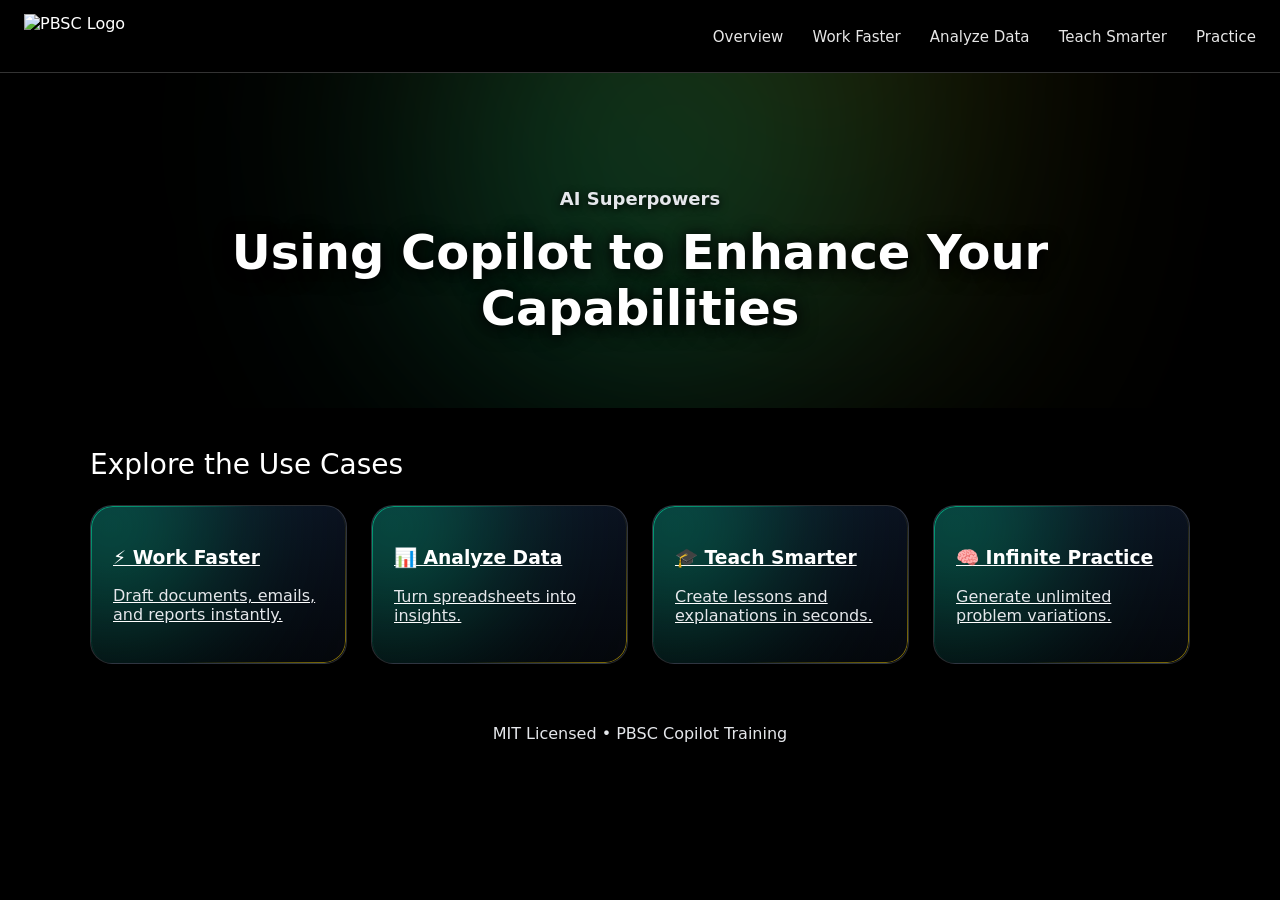
==== index.html @ 106d4cd0 "Create index.html" ====
<!DOCTYPE html>
<html lang="en">
<head>
  <meta charset="UTF-8">
  <meta name="viewport" content="width=device-width, initial-scale=1.0">

  <title>AI Superpowers | PBSC</title>
  <meta name="description" content="Use Copilot to work faster, analyze data, teach smarter, and generate practice instantly.">

  <link rel="stylesheet" href="style.css">
</head>

<body>

<nav>
  <img src="https://www.palmbeachstate.edu/_resources/images/logo.jpg" alt="PBSC Logo">

  <div class="nav-links">
    <a href="index.html">Overview</a>
    <a href="work_faster.html">Work Faster</a>
    <a href="analyze_data.html">Analyze Data</a>
    <a href="teach_smarter.html">Teach Smarter</a>
    <a href="infinite_practice.html">Practice</a>
  </div>
</nav>

<section class="hero">
  <h2>AI Superpowers</h2>
  <h1>Using Copilot to Enhance Your Capabilities</h1>
</section>

<section>
  <div class="section-title">Explore the Use Cases</div>

  <div class="grid">

    <a href="work_faster.html" class="card">
      <h3>⚡ Work Faster</h3>
      <p>Draft documents, emails, and reports instantly.</p>
    </a>

    <a href="analyze_data.html" class="card">
      <h3>📊 Analyze Data</h3>
      <p>Turn spreadsheets into insights.</p>
    </a>

    <a href="teach_smarter.html" class="card">
      <h3>🎓 Teach Smarter</h3>
      <p>Create lessons and explanations in seconds.</p>
    </a>

    <a href="infinite_practice.html" class="card">
      <h3>🧠 Infinite Practice</h3>
      <p>Generate unlimited problem variations.</p>
    </a>

  </div>
</section>

<footer>
  MIT Licensed • PBSC Copilot Training
</footer>

<script src="main.js"></script>
</body>
</html>
---- style.css ----
:root {
  --green: #00f0b5;
  --gold: #ffd700;

  --bg: #000;
  --card: #0b1220;

  --text: #ffffff;
  --text-secondary: #e5e7eb;
}

/* ✅ FORCE LIGHT TEXT EVERYWHERE */
body, h1, h2, h3, h4, h5, h6, p, span, div, a, li, button {
  color: var(--text);
}

body {
  margin: 0;
  font-family: system-ui, -apple-system, sans-serif;
  background: var(--bg);
}

/* NAV */
nav {
  position: sticky;
  top: 0;
  z-index: 100;

  display: flex;
  justify-content: space-between;
  align-items: center;

  padding: 14px 24px;

  background: rgba(0,0,0,0.95);
  border-bottom: 1px solid rgba(255,255,255,0.2);
}

nav img {
  height: 44px;
}

.nav-links a {
  margin-left: 24px;
  text-decoration: none;
  font-size: 15px;
  font-weight: 500;
  opacity: 0.9;
}

.nav-links a:hover {
  opacity: 1;
  text-shadow: 0 0 10px rgba(0,255,180,0.8);
}

/* HERO */
.hero {
  text-align: center;
  padding: 100px 20px 60px;
  position: relative;
  overflow: hidden;
}

/* 🔥 controlled glow */
.hero::before {
  content: "";
  position: absolute;
  width: 800px;
  height: 800px;
  top: -300px;
  left: 50%;
  transform: translateX(-50%);

  background:
    radial-gradient(circle, rgba(0,255,180,0.35), transparent 60%),
    radial-gradient(circle at 70% 30%, rgba(255,215,0,0.2), transparent 65%);

  filter: blur(120px);
  opacity: 0.7;

  z-index: 0;
}

.hero h2 {
  font-size: 18px;
  color: var(--text-secondary);

  position: relative;
  z-index: 2;

  text-shadow: 0 2px 8px rgba(0,0,0,1);
}

.hero h1 {
  font-size: 48px;
  margin: 12px 0;

  position: relative;
  z-index: 2;

  text-shadow:
    0 4px 20px rgba(0,0,0,1),
    0 0 12px rgba(0,0,0,0.6);
}

/* SECTION */
section {
  max-width: 1100px;
  margin: auto;
  padding: 40px 20px;
}

.section-title {
  font-size: 28px;
  margin-bottom: 24px;
}

/* GRID */
.grid {
  display: grid;
  grid-template-columns: repeat(auto-fit, minmax(240px, 1fr));
  gap: 24px;
}

/* CARD */
.card {
  background: linear-gradient(180deg, #0b1220, #05070c);
  border-radius: 22px;
  padding: 22px;
  position: relative;
  overflow: hidden;

  border: 1px solid rgba(255,255,255,0.15);

  transition: all 0.3s ease;
}

/* ✅ stronger glow */
.card::before {
  content: "";
  position: absolute;
  width: 280px;
  height: 280px;
  top: -120px;
  left: -120px;

  background: radial-gradient(
    circle,
    rgba(0,255,180,0.6),
    rgba(0,255,180,0.25),
    transparent 70%
  );

  filter: blur(70px);
  z-index: 0;
}

/* ✅ gold + green edge */
.card::after {
  content: "";
  position: absolute;
  inset: 0;
  border-radius: 22px;
  padding: 1px;

  background: linear-gradient(
    135deg,
    rgba(0,255,180,0.9),
    transparent 40%,
    transparent 60%,
    rgba(255,215,0,0.9)
  );

  -webkit-mask:
    linear-gradient(#000 0 0) content-box,
    linear-gradient(#000 0 0);
  -webkit-mask-composite: xor;
          mask-composite: exclude;

  opacity: 0.6;
}

.card h3,
.card p {
  position: relative;
  z-index: 2;
}

.card p {
  color: var(--text-secondary);
}

/* hover */
.card:hover {
  transform: translateY(-8px) scale(1.02);
  box-shadow:
    0 40px 80px rgba(0,0,0,0.9),
    0 0 40px rgba(0,255,180,0.3);
}

/* BUTTON */
.button {
  margin-top: 30px;
  padding: 14px 28px;

  border-radius: 999px;
  border: none;

  background: linear-gradient(120deg, var(--green), var(--gold));
  color: #000;

  font-weight: 600;
  cursor: pointer;
}

.button:hover {
  transform: scale(1.05);
}

/* FOOTER */
footer {
  text-align: center;
  padding: 20px;
  color: var(--text-secondary);
}
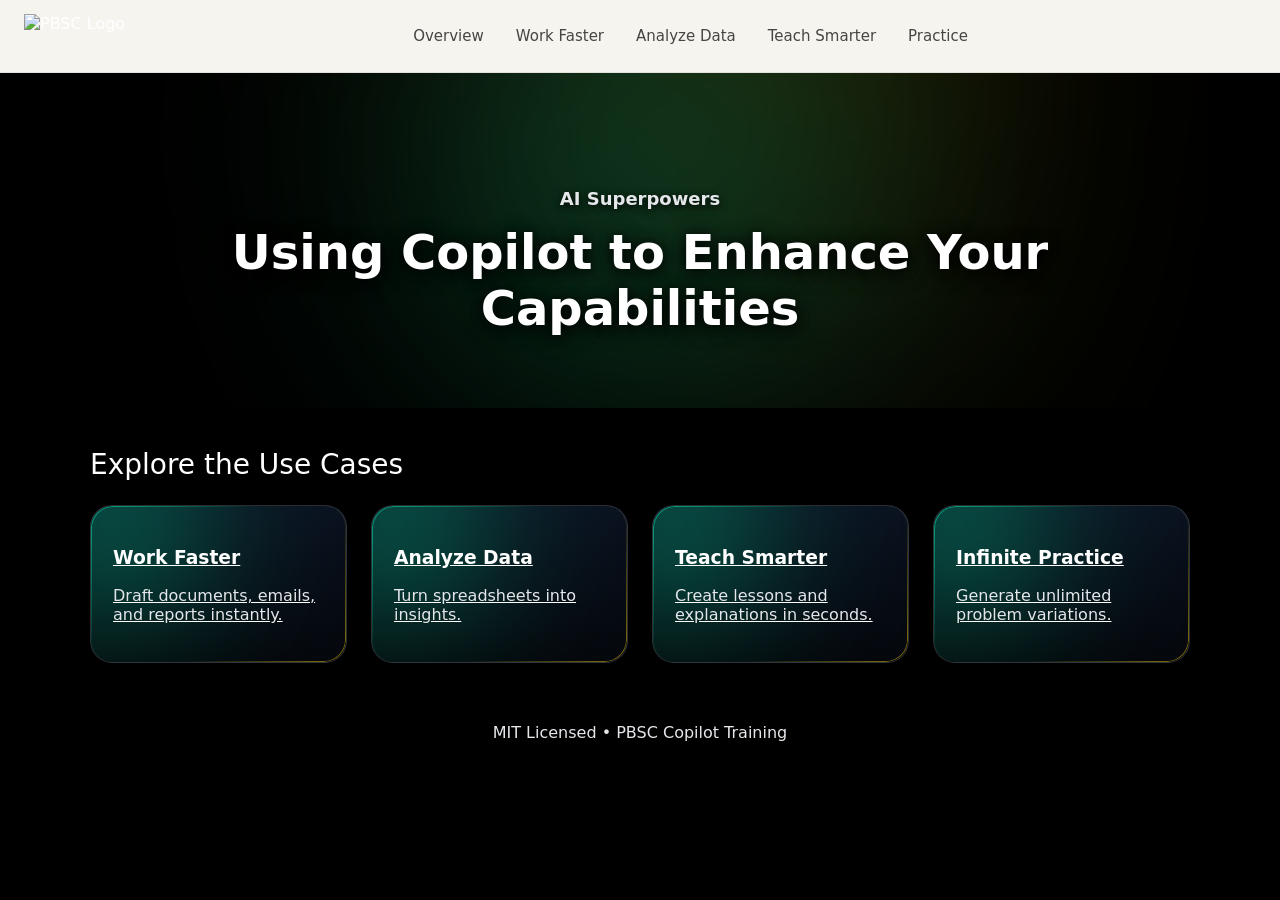
==== commit beefd7fc: "Update index.html" ====
--- a/index.html
+++ b/index.html
@@ -35,22 +35,22 @@
   <div class="grid">
 
     <a href="work_faster.html" class="card">
-      <h3>⚡ Work Faster</h3>
+      <h3>Work Faster</h3>
       <p>Draft documents, emails, and reports instantly.</p>
     </a>
 
     <a href="analyze_data.html" class="card">
-      <h3>📊 Analyze Data</h3>
+      <h3>Analyze Data</h3>
       <p>Turn spreadsheets into insights.</p>
     </a>
 
     <a href="teach_smarter.html" class="card">
-      <h3>🎓 Teach Smarter</h3>
+      <h3>Teach Smarter</h3>
       <p>Create lessons and explanations in seconds.</p>
     </a>
 
     <a href="infinite_practice.html" class="card">
-      <h3>🧠 Infinite Practice</h3>
+      <h3>Infinite Practice</h3>
       <p>Generate unlimited problem variations.</p>
     </a>
 
--- a/style.css
+++ b/style.css
@@ -21,39 +21,51 @@
   background: var(--bg);
 }
 
-/* NAV */
+/* NAVBAR (LIGHT MODE STRIP) */
 nav {
   position: sticky;
   top: 0;
   z-index: 100;
 
-  display: flex;
-  justify-content: space-between;
+  display: grid;
+  grid-template-columns: auto 1fr auto;
   align-items: center;
 
   padding: 14px 24px;
 
-  background: rgba(0,0,0,0.95);
-  border-bottom: 1px solid rgba(255,255,255,0.2);
-}
-
+  /* ✅ warm off-white to match logo */
+  background: #f5f4ef;
+  border-bottom: 1px solid rgba(0,0,0,0.08);
+}
+
+/* LOGO */
 nav img {
   height: 44px;
-}
-
+  justify-self: start;
+}
+
+/* CENTERED NAV LINKS */
+.nav-links {
+  justify-self: center;
+  display: flex;
+  gap: 32px;
+}
+
+/* ✅ DARK TEXT (ONLY PLACE IN SITE) */
 .nav-links a {
-  margin-left: 24px;
+  color: #1a1a1a;
   text-decoration: none;
   font-size: 15px;
   font-weight: 500;
-  opacity: 0.9;
-}
-
-.nav-links a:hover {
+  opacity: 0.8;
+}
+
+/* HOVER */
+.nav-links a:hover,
+.nav-links a:focus {
   opacity: 1;
-  text-shadow: 0 0 10px rgba(0,255,180,0.8);
-}
-
+  text-shadow: 0 0 6px rgba(0,0,0,0.2);
+}
 /* HERO */
 .hero {
   text-align: center;
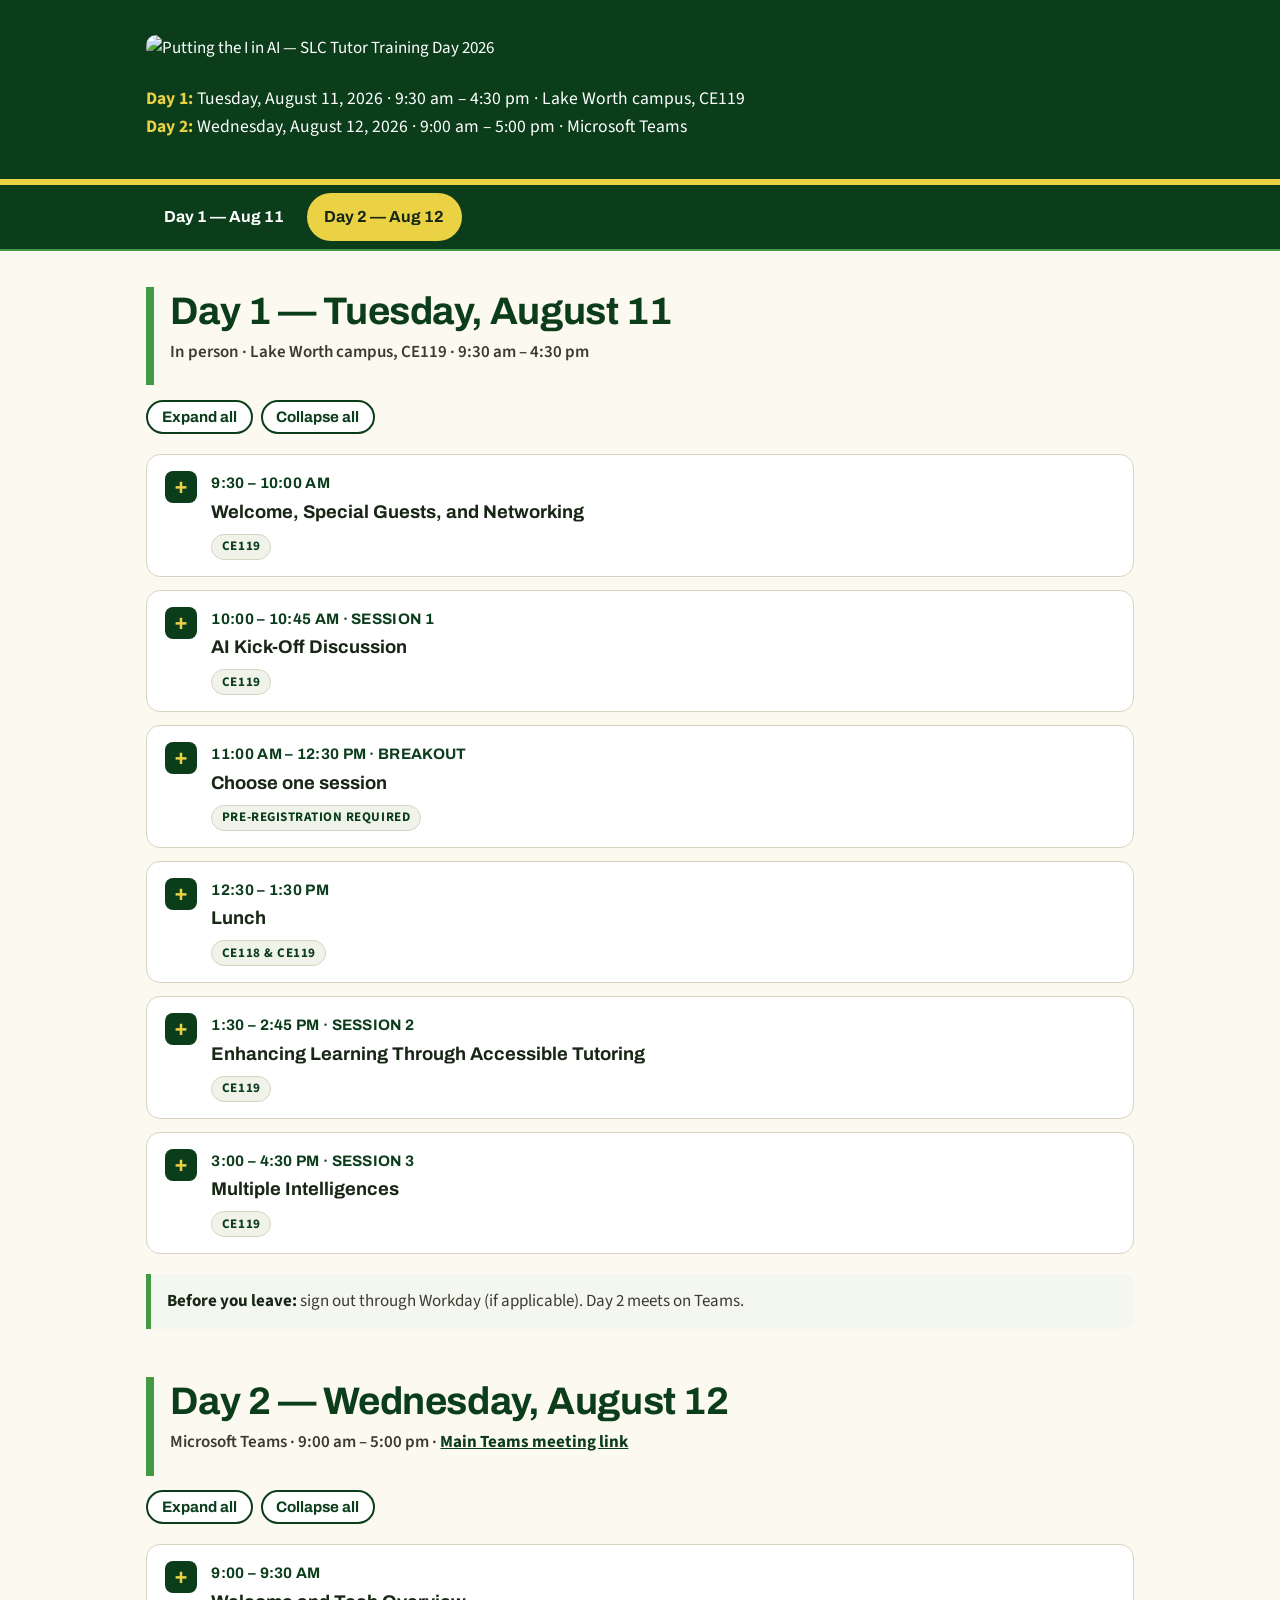
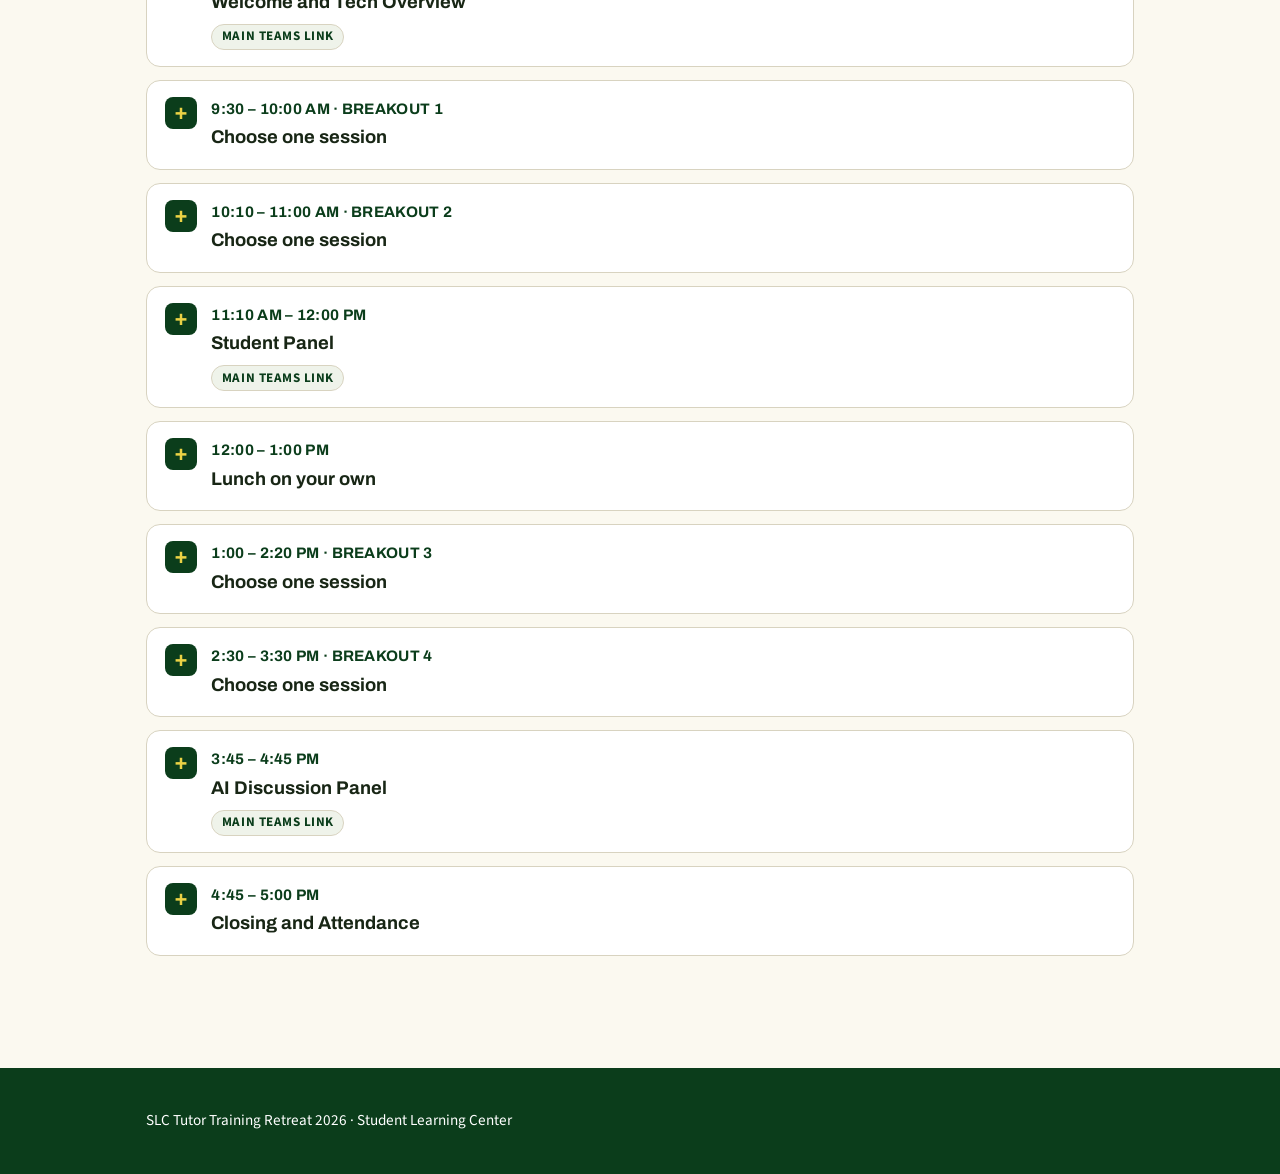
==== commit eb210ec6: "Create index.html" ====
--- a/index.html
+++ b/index.html
@@ -1,66 +1,414 @@
 <!DOCTYPE html>
 <html lang="en">
 <head>
-  <meta charset="UTF-8">
-  <meta name="viewport" content="width=device-width, initial-scale=1.0">
-
-  <title>AI Superpowers | PBSC</title>
-  <meta name="description" content="Use Copilot to work faster, analyze data, teach smarter, and generate practice instantly.">
-
-  <link rel="stylesheet" href="style.css">
+<meta charset="utf-8">
+<meta name="viewport" content="width=device-width, initial-scale=1">
+<title>Putting the I in AI — SLC Tutor Training Day 2026</title>
+<meta name="description" content="Agenda for the 2026 SLC Tutor Training Retreat: Day 1 in person at Lake Worth (August 11) and Day 2 on Microsoft Teams (August 12).">
+<link rel="icon" href="logo.png">
+<link rel="preconnect" href="https://fonts.googleapis.com">
+<link rel="preconnect" href="https://fonts.gstatic.com" crossorigin>
+<link href="https://fonts.googleapis.com/css2?family=Archivo:wght@600;700;800&family=Source+Sans+3:ital,wght@0,400;0,600;0,700;1,400&display=swap" rel="stylesheet">
+<style>
+  :root{
+    --bg:#FBF9F0;
+    --panel:#FFFFFF;
+    --ink:#182615;
+    --deep:#0B3D1B;
+    --muted:#3D3A2E;
+    --green:#439944;
+    --yellow:#EBD245;
+    --line:#D8D3C0;
+    --radius:14px;
+  }
+  *{box-sizing:border-box}
+  html{scroll-behavior:smooth}
+  @media (prefers-reduced-motion:reduce){html{scroll-behavior:auto} *{animation:none!important;transition:none!important}}
+  body{
+    margin:0;background:var(--bg);color:var(--ink);
+    font-family:"Source Sans 3",system-ui,-apple-system,Segoe UI,sans-serif;
+    font-size:1.0625rem;line-height:1.6;
+  }
+  h1,h2,h3{font-family:Archivo,system-ui,sans-serif;line-height:1.15;margin:0}
+  a{color:var(--deep)}
+  a:hover{text-decoration-thickness:2px}
+  :focus-visible{outline:3px solid var(--deep);outline-offset:3px;border-radius:4px}
+  .on-dark :focus-visible{outline-color:var(--yellow)}
+  .wrap{max-width:64rem;margin:0 auto;padding:0 1.15rem}
+
+  .skip{position:absolute;left:-9999px;top:0;background:var(--yellow);color:var(--ink);padding:.7rem 1rem;font-weight:700;z-index:50}
+  .skip:focus{left:.5rem;top:.5rem}
+
+  /* Hero */
+  .hero{background:var(--deep);color:#fff;padding:2.2rem 0 2.4rem;border-bottom:6px solid var(--yellow)}
+  .hero-grid{display:flex;flex-wrap:wrap;gap:1.75rem;align-items:center;justify-content:space-between}
+  .hero-logo{flex:1 1 20rem;min-width:0}
+  .hero-logo img{width:100%;max-width:26rem;height:auto;display:block;border-radius:10px}
+  .hero-qr{flex:0 0 auto;text-align:center}
+  .hero-qr img{width:11rem;height:11rem;display:block;background:#fff;padding:.55rem;border-radius:10px}
+  .hero-qr .cap{font-size:.9rem;margin-top:.55rem;color:var(--yellow);font-weight:600;letter-spacing:.02em}
+  .hero p.meta{margin:1.4rem 0 0;font-size:1.1rem;color:#fff}
+  .hero p.meta strong{color:var(--yellow)}
+
+  /* Nav */
+  nav.days{position:sticky;top:0;z-index:30;background:var(--deep);border-bottom:2px solid var(--green)}
+  nav.days ul{list-style:none;display:flex;gap:.4rem;margin:0;padding:.5rem 1.15rem;max-width:64rem;margin:0 auto;flex-wrap:wrap}
+  nav.days a{
+    display:block;color:#fff;text-decoration:none;font-family:Archivo,sans-serif;font-weight:700;
+    padding:.55rem .95rem;border-radius:999px;font-size:1rem;border:2px solid transparent;
+  }
+  nav.days a:hover{background:#0F5426;text-decoration:underline}
+  nav.days a[aria-current="true"]{background:var(--yellow);color:var(--ink)}
+
+  main{padding:2.25rem 0 4rem}
+  .day{scroll-margin-top:4.5rem;margin-bottom:3rem}
+  .day-head{border-left:8px solid var(--green);padding:.15rem 0 .15rem 1rem;margin-bottom:.9rem}
+  .day-head h2{font-size:clamp(1.7rem,5vw,2.4rem);color:var(--deep);letter-spacing:-.01em}
+  .day-head .where{color:var(--muted);font-weight:600;margin-top:.35rem}
+  .day-head .where a{font-weight:700}
+
+  .tools{display:flex;gap:.5rem;margin:.9rem 0 1.25rem;flex-wrap:wrap}
+  .tools button{
+    font-family:Archivo,sans-serif;font-weight:700;font-size:.95rem;cursor:pointer;
+    background:var(--panel);color:var(--deep);border:2px solid var(--deep);
+    padding:.45rem .85rem;border-radius:999px;
+  }
+  .tools button:hover{background:var(--deep);color:#fff}
+
+  .session{background:var(--panel);border:1px solid var(--line);border-radius:var(--radius);margin-bottom:.8rem;overflow:hidden}
+  .session[open]{border-color:var(--green);box-shadow:0 2px 0 var(--green)}
+  summary{
+    list-style:none;cursor:pointer;padding:1rem 1.1rem;display:flex;gap:.9rem;align-items:flex-start;
+  }
+  summary::-webkit-details-marker{display:none}
+  summary:hover{background:#F4F7F0}
+  .sign{
+    flex:0 0 auto;width:2rem;height:2rem;border-radius:8px;background:var(--deep);color:var(--yellow);
+    font-family:Archivo,sans-serif;font-weight:800;font-size:1.35rem;line-height:1.9rem;text-align:center;
+  }
+  .stitle{flex:1 1 auto;min-width:0}
+  .time{display:block;font-family:Archivo,sans-serif;font-weight:700;color:var(--deep);font-size:.95rem;letter-spacing:.02em;text-transform:uppercase}
+  .name{display:block;font-family:Archivo,sans-serif;font-weight:700;font-size:1.15rem;margin-top:.15rem}
+  .tag{display:inline-block;margin-top:.4rem;font-size:.82rem;font-weight:700;letter-spacing:.04em;text-transform:uppercase;
+       background:#EFF3EA;color:var(--deep);border:1px solid var(--line);border-radius:999px;padding:.1rem .6rem}
+  .body{padding:0 1.1rem 1.2rem 4rem}
+  @media (max-width:34rem){.body{padding-left:1.1rem}}
+  .body p{margin:.5rem 0}
+  .who{color:var(--muted)}
+  .who em{font-style:normal;font-weight:700;color:var(--ink)}
+
+  .opt{border-top:1px solid var(--line);padding-top:.85rem;margin-top:.85rem}
+  .opt:first-child{border-top:0;padding-top:0;margin-top:0}
+  .opt h3{font-size:1.02rem;color:var(--deep)}
+  .link{
+    display:inline-block;margin-top:.45rem;font-weight:700;text-decoration:none;
+    background:var(--deep);color:#fff;padding:.4rem .8rem;border-radius:8px;font-size:.95rem
+  }
+  .link:hover{background:#0F5426;text-decoration:underline}
+  .note{background:#F4F7F0;border-left:5px solid var(--green);padding:.85rem 1rem;border-radius:0 10px 10px 0;margin-top:1.25rem;color:var(--muted)}
+  .note strong{color:var(--ink)}
+  footer{background:var(--deep);color:#fff;padding:1.6rem 0;font-size:.95rem}
+  footer a{color:var(--yellow)}
+</style>
 </head>
-
 <body>
-
-<nav>
-  <img src="https://www.palmbeachstate.edu/_resources/images/logo.jpg" alt="PBSC Logo">
-
-  <div class="nav-links">
-    <a href="index.html">Overview</a>
-    <a href="work_faster.html">Work Faster</a>
-    <a href="analyze_data.html">Analyze Data</a>
-    <a href="teach_smarter.html">Teach Smarter</a>
-    <a href="infinite_practice.html">Practice</a>
+<a class="skip" href="#day1">Skip to the agenda</a>
+
+<header class="hero on-dark">
+  <div class="wrap hero-grid">
+    <div class="hero-logo">
+      <img src="logo.png" alt="Putting the I in AI — SLC Tutor Training Day 2026">
+    </div>
+    <div class="hero-qr" id="qrBlock">
+      <img src="qr.png" alt="QR code linking to this agenda page" onerror="document.getElementById('qrBlock').hidden=true">
+      <p class="cap">Scan to open this agenda</p>
+    </div>
   </div>
+  <div class="wrap">
+    <p class="meta"><strong>Day 1:</strong> Tuesday, August 11, 2026 · 9:30 am – 4:30 pm · Lake Worth campus, CE119<br>
+    <strong>Day 2:</strong> Wednesday, August 12, 2026 · 9:00 am – 5:00 pm · Microsoft Teams</p>
+  </div>
+</header>
+
+<nav class="days on-dark" aria-label="Jump to a day">
+  <ul>
+    <li><a href="#day1">Day 1 — Aug 11</a></li>
+    <li><a href="#day2">Day 2 — Aug 12</a></li>
+  </ul>
 </nav>
 
-<section class="hero">
-  <h2>AI Superpowers</h2>
-  <h1>Using Copilot to Enhance Your Capabilities</h1>
-</section>
-
-<section>
-  <div class="section-title">Explore the Use Cases</div>
-
-  <div class="grid">
-
-    <a href="work_faster.html" class="card">
-      <h3>Work Faster</h3>
-      <p>Draft documents, emails, and reports instantly.</p>
-    </a>
-
-    <a href="analyze_data.html" class="card">
-      <h3>Analyze Data</h3>
-      <p>Turn spreadsheets into insights.</p>
-    </a>
-
-    <a href="teach_smarter.html" class="card">
-      <h3>Teach Smarter</h3>
-      <p>Create lessons and explanations in seconds.</p>
-    </a>
-
-    <a href="infinite_practice.html" class="card">
-      <h3>Infinite Practice</h3>
-      <p>Generate unlimited problem variations.</p>
-    </a>
+<main>
+  <div class="wrap">
+
+  <!-- ================= DAY 1 ================= -->
+  <section id="day1" class="day" aria-labelledby="day1-h" tabindex="-1">
+    <div class="day-head">
+      <h2 id="day1-h">Day 1 — Tuesday, August 11</h2>
+      <p class="where">In person · Lake Worth campus, CE119 · 9:30 am – 4:30 pm</p>
+    </div>
+
+    <div class="tools">
+      <button type="button" data-expand="day1">Expand all</button>
+      <button type="button" data-collapse="day1">Collapse all</button>
+    </div>
+
+    <details class="session">
+      <summary><span class="sign" aria-hidden="true">+</span><span class="stitle">
+        <span class="time">9:30 – 10:00 am</span>
+        <span class="name">Welcome, Special Guests, and Networking</span>
+        <span class="tag">CE119</span></span></summary>
+      <div class="body">
+        <p>Sign in through Workday.</p>
+        <p class="who">“Welcome” by <em>Jennifer Johnson</em>, SLC Director, with Academic Affairs leadership.</p>
+      </div>
+    </details>
+
+    <details class="session">
+      <summary><span class="sign" aria-hidden="true">+</span><span class="stitle">
+        <span class="time">10:00 – 10:45 am · Session 1</span>
+        <span class="name">AI Kick-Off Discussion</span>
+        <span class="tag">CE119</span></span></summary>
+      <div class="body">
+        <p class="who">Presented by <em>Jesse Rogers</em> and <em>Dr. Kim Copeland</em>.</p>
+      </div>
+    </details>
+
+    <details class="session">
+      <summary><span class="sign" aria-hidden="true">+</span><span class="stitle">
+        <span class="time">11:00 am – 12:30 pm · Breakout</span>
+        <span class="name">Choose one session</span>
+        <span class="tag">Pre-registration required</span></span></summary>
+      <div class="body">
+        <div class="opt">
+          <h3>BS Detector Toolkit</h3>
+          <p class="who">Presented by <em>Ivan Heerdegen</em> · CE201</p>
+        </div>
+        <div class="opt">
+          <h3>Your Tutoring Philosophy in the Age of AI</h3>
+          <p class="who">Presented by <em>Dr. Kim Copeland</em> and <em>Christine Kassover</em> · CE119</p>
+        </div>
+        <div class="opt">
+          <h3>Pass Go: Collecting Tutor Tips</h3>
+          <p class="who">Presented by <em>Lauren Do Nascimento</em> and <em>Pamela Smith</em> · CE202</p>
+        </div>
+      </div>
+    </details>
+
+    <details class="session">
+      <summary><span class="sign" aria-hidden="true">+</span><span class="stitle">
+        <span class="time">12:30 – 1:30 pm</span>
+        <span class="name">Lunch</span>
+        <span class="tag">CE118 &amp; CE119</span></span></summary>
+      <div class="body">
+        <p>Lunch is provided.</p>
+      </div>
+    </details>
+
+    <details class="session">
+      <summary><span class="sign" aria-hidden="true">+</span><span class="stitle">
+        <span class="time">1:30 – 2:45 pm · Session 2</span>
+        <span class="name">Enhancing Learning Through Accessible Tutoring</span>
+        <span class="tag">CE119</span></span></summary>
+      <div class="body">
+        <p class="who">Presented by <em>Richard Hunter</em>.</p>
+      </div>
+    </details>
+
+    <details class="session">
+      <summary><span class="sign" aria-hidden="true">+</span><span class="stitle">
+        <span class="time">3:00 – 4:30 pm · Session 3</span>
+        <span class="name">Multiple Intelligences</span>
+        <span class="tag">CE119</span></span></summary>
+      <div class="body">
+        <p class="who">Presented by <em>Barbie Edgar</em>.</p>
+      </div>
+    </details>
+
+    <p class="note"><strong>Before you leave:</strong> sign out through Workday (if applicable). Day 2 meets on Teams.</p>
+  </section>
+
+  <!-- ================= DAY 2 ================= -->
+  <section id="day2" class="day" aria-labelledby="day2-h" tabindex="-1">
+    <div class="day-head">
+      <h2 id="day2-h">Day 2 — Wednesday, August 12</h2>
+      <p class="where">Microsoft Teams · 9:00 am – 5:00 pm · <a href="https://teams.microsoft.com/meet/263380799332304?p=xOoDfX4f0SsEkbgfEa">Main Teams meeting link</a></p>
+    </div>
+
+    <div class="tools">
+      <button type="button" data-expand="day2">Expand all</button>
+      <button type="button" data-collapse="day2">Collapse all</button>
+    </div>
+
+    <details class="session">
+      <summary><span class="sign" aria-hidden="true">+</span><span class="stitle">
+        <span class="time">9:00 – 9:30 am</span>
+        <span class="name">Welcome and Tech Overview</span>
+        <span class="tag">Main Teams link</span></span></summary>
+      <div class="body">
+        <p>Sign in through Workday, register for breakout sessions, and walk through the day’s schedule.</p>
+        <a class="link" href="https://teams.microsoft.com/meet/263380799332304?p=xOoDfX4f0SsEkbgfEa">Join on Teams</a>
+      </div>
+    </details>
+
+    <details class="session">
+      <summary><span class="sign" aria-hidden="true">+</span><span class="stitle">
+        <span class="time">9:30 – 10:00 am · Breakout 1</span>
+        <span class="name">Choose one session</span></span></summary>
+      <div class="body">
+        <div class="opt">
+          <h3>LLCs Only — Challenges and Celebrations Peer Conversation</h3>
+          <p class="who">Facilitated by <em>Dr. Roberto Carballoso</em></p>
+          <a class="link" href="https://teams.microsoft.com/meet/284934942892213?p=eUj6tMV5ruzrxZUI2q">Join on Teams</a>
+        </div>
+        <div class="opt">
+          <h3>Grammarly Gabfest</h3>
+          <p class="who">Presented by <em>Christopher James</em></p>
+          <a class="link" href="https://teams.microsoft.com/meet/231527415512896?p=Mu4W4QDwyTUGcIoHrE">Join on Teams</a>
+        </div>
+        <div class="opt">
+          <h3>Tutoring Beyond the Grade: Modeling Self-Directed Studying through AI</h3>
+          <p class="who">Presented by <em>Christine Kassover</em> and <em>Liz Silva</em></p>
+          <a class="link" href="https://teams.microsoft.com/meet/222427534614008?p=TUlEeDujnHuoUFi4Vd">Join on Teams</a>
+        </div>
+      </div>
+    </details>
+
+    <details class="session">
+      <summary><span class="sign" aria-hidden="true">+</span><span class="stitle">
+        <span class="time">10:10 – 11:00 am · Breakout 2</span>
+        <span class="name">Choose one session</span></span></summary>
+      <div class="body">
+        <div class="opt">
+          <h3>Math Tutor Training: Fundamental Counting Principles and Factorials</h3>
+          <p class="who">Presented by <em>Ewa Neginsky</em></p>
+          <a class="link" href="https://teams.microsoft.com/meet/2291683263930?p=EathS1AF7eI0q66a6x">Join on Teams</a>
+        </div>
+        <div class="opt">
+          <h3>Learning to Learn: Evidence-Based Strategies for Academic Success</h3>
+          <p class="who">Presented by <em>Jesse Rogers</em></p>
+          <a class="link" href="https://teams.microsoft.com/meet/233030849270028?p=Dc1h2w3UCHItDaIAyt">Join on Teams</a>
+        </div>
+      </div>
+    </details>
+
+    <details class="session">
+      <summary><span class="sign" aria-hidden="true">+</span><span class="stitle">
+        <span class="time">11:10 am – 12:00 pm</span>
+        <span class="name">Student Panel</span>
+        <span class="tag">Main Teams link</span></span></summary>
+      <div class="body">
+        <p class="who">Led by <em>Dr. Kim Copeland</em>.</p>
+        <a class="link" href="https://teams.microsoft.com/meet/263380799332304?p=xOoDfX4f0SsEkbgfEa">Join on Teams</a>
+      </div>
+    </details>
+
+    <details class="session">
+      <summary><span class="sign" aria-hidden="true">+</span><span class="stitle">
+        <span class="time">12:00 – 1:00 pm</span>
+        <span class="name">Lunch on your own</span></span></summary>
+      <div class="body">
+        <p>Be in the next session on time for full credit.</p>
+      </div>
+    </details>
+
+    <details class="session">
+      <summary><span class="sign" aria-hidden="true">+</span><span class="stitle">
+        <span class="time">1:00 – 2:20 pm · Breakout 3</span>
+        <span class="name">Choose one session</span></span></summary>
+      <div class="body">
+        <div class="opt">
+          <h3>Copilot Challenges: Building Practical AI Skills Through Hands-On Problem Solving</h3>
+          <p class="who">Presented by <em>Jesse Rogers</em></p>
+          <a class="link" href="https://teams.microsoft.com/meet/214682561544435?p=SAMD8HWcrhfqlogIAv">Join on Teams</a>
+        </div>
+        <div class="opt">
+          <h3>The Conversations Students Don’t Have with AI: What Tutors Hear Beyond the Words</h3>
+          <p class="who">Presented by <em>Christine Kassover</em> and <em>Dr. Kim Copeland</em></p>
+          <a class="link" href="https://teams.microsoft.com/meet/241120190009741?p=eHAOOK0v8QeojBY6tt">Join on Teams</a>
+        </div>
+      </div>
+    </details>
+
+    <details class="session">
+      <summary><span class="sign" aria-hidden="true">+</span><span class="stitle">
+        <span class="time">2:30 – 3:30 pm · Breakout 4</span>
+        <span class="name">Choose one session</span></span></summary>
+      <div class="body">
+        <div class="opt">
+          <h3>Administrative Assistants Only — A Roundtable Discussion of Best Practices</h3>
+          <p class="who">Facilitated by <em>Barbie Edgar</em> · Link provided to attendees</p>
+        </div>
+        <div class="opt">
+          <h3>Advancing Student and Team Success with Navigate360</h3>
+          <p class="who">Presented by <em>Jennifer Johnson</em></p>
+          <a class="link" href="https://teams.microsoft.com/meet/296088317598907?p=xXJzD0b5jmOfyhMJyt">Join on Teams</a>
+        </div>
+        <div class="opt">
+          <h3>Time Management for Success</h3>
+          <p class="who">Presented by <em>Mara Abrams</em></p>
+          <a class="link" href="https://teams.microsoft.com/meet/219638875110864?p=ZMcWTD9aJ0zHEjevy0">Join on Teams</a>
+        </div>
+      </div>
+    </details>
+
+    <details class="session">
+      <summary><span class="sign" aria-hidden="true">+</span><span class="stitle">
+        <span class="time">3:45 – 4:45 pm</span>
+        <span class="name">AI Discussion Panel</span>
+        <span class="tag">Main Teams link</span></span></summary>
+      <div class="body">
+        <p class="who">Presented by the <em>SLC AI Workgroup</em>.</p>
+        <a class="link" href="https://teams.microsoft.com/meet/263380799332304?p=xOoDfX4f0SsEkbgfEa">Join on Teams</a>
+      </div>
+    </details>
+
+    <details class="session">
+      <summary><span class="sign" aria-hidden="true">+</span><span class="stitle">
+        <span class="time">4:45 – 5:00 pm</span>
+        <span class="name">Closing and Attendance</span></span></summary>
+      <div class="body">
+        <p>Sign out through Workday.</p>
+      </div>
+    </details>
+  </section>
 
   </div>
-</section>
+</main>
 
 <footer>
-  MIT Licensed • PBSC Copilot Training
+  <div class="wrap">
+    <p>SLC Tutor Training Retreat 2026 · Student Learning Center</p>
+  </div>
 </footer>
 
-<script src="main.js"></script>
+<script>
+(function(){
+  // + / − indicator
+  document.querySelectorAll('details.session').forEach(function(d){
+    d.addEventListener('toggle', function(){
+      d.querySelector('.sign').textContent = d.open ? '\u2212' : '+';
+    });
+  });
+  // Expand / collapse all, per day
+  document.querySelectorAll('[data-expand],[data-collapse]').forEach(function(btn){
+    btn.addEventListener('click', function(){
+      var id = btn.dataset.expand || btn.dataset.collapse;
+      var open = !!btn.dataset.expand;
+      document.querySelectorAll('#' + id + ' details.session').forEach(function(d){ d.open = open; });
+    });
+  });
+  // Mark the day currently in view in the navbar
+  var links = {day1:document.querySelector('nav.days a[href="#day1"]'), day2:document.querySelector('nav.days a[href="#day2"]')};
+  var obs = new IntersectionObserver(function(entries){
+    entries.forEach(function(e){
+      if(e.isIntersecting){
+        Object.keys(links).forEach(function(k){ links[k].removeAttribute('aria-current'); });
+        if(links[e.target.id]) links[e.target.id].setAttribute('aria-current','true');
+      }
+    });
+  }, {rootMargin:'-20% 0px -70% 0px'});
+  document.querySelectorAll('section.day').forEach(function(s){ obs.observe(s); });
+})();
+</script>
 </body>
 </html>
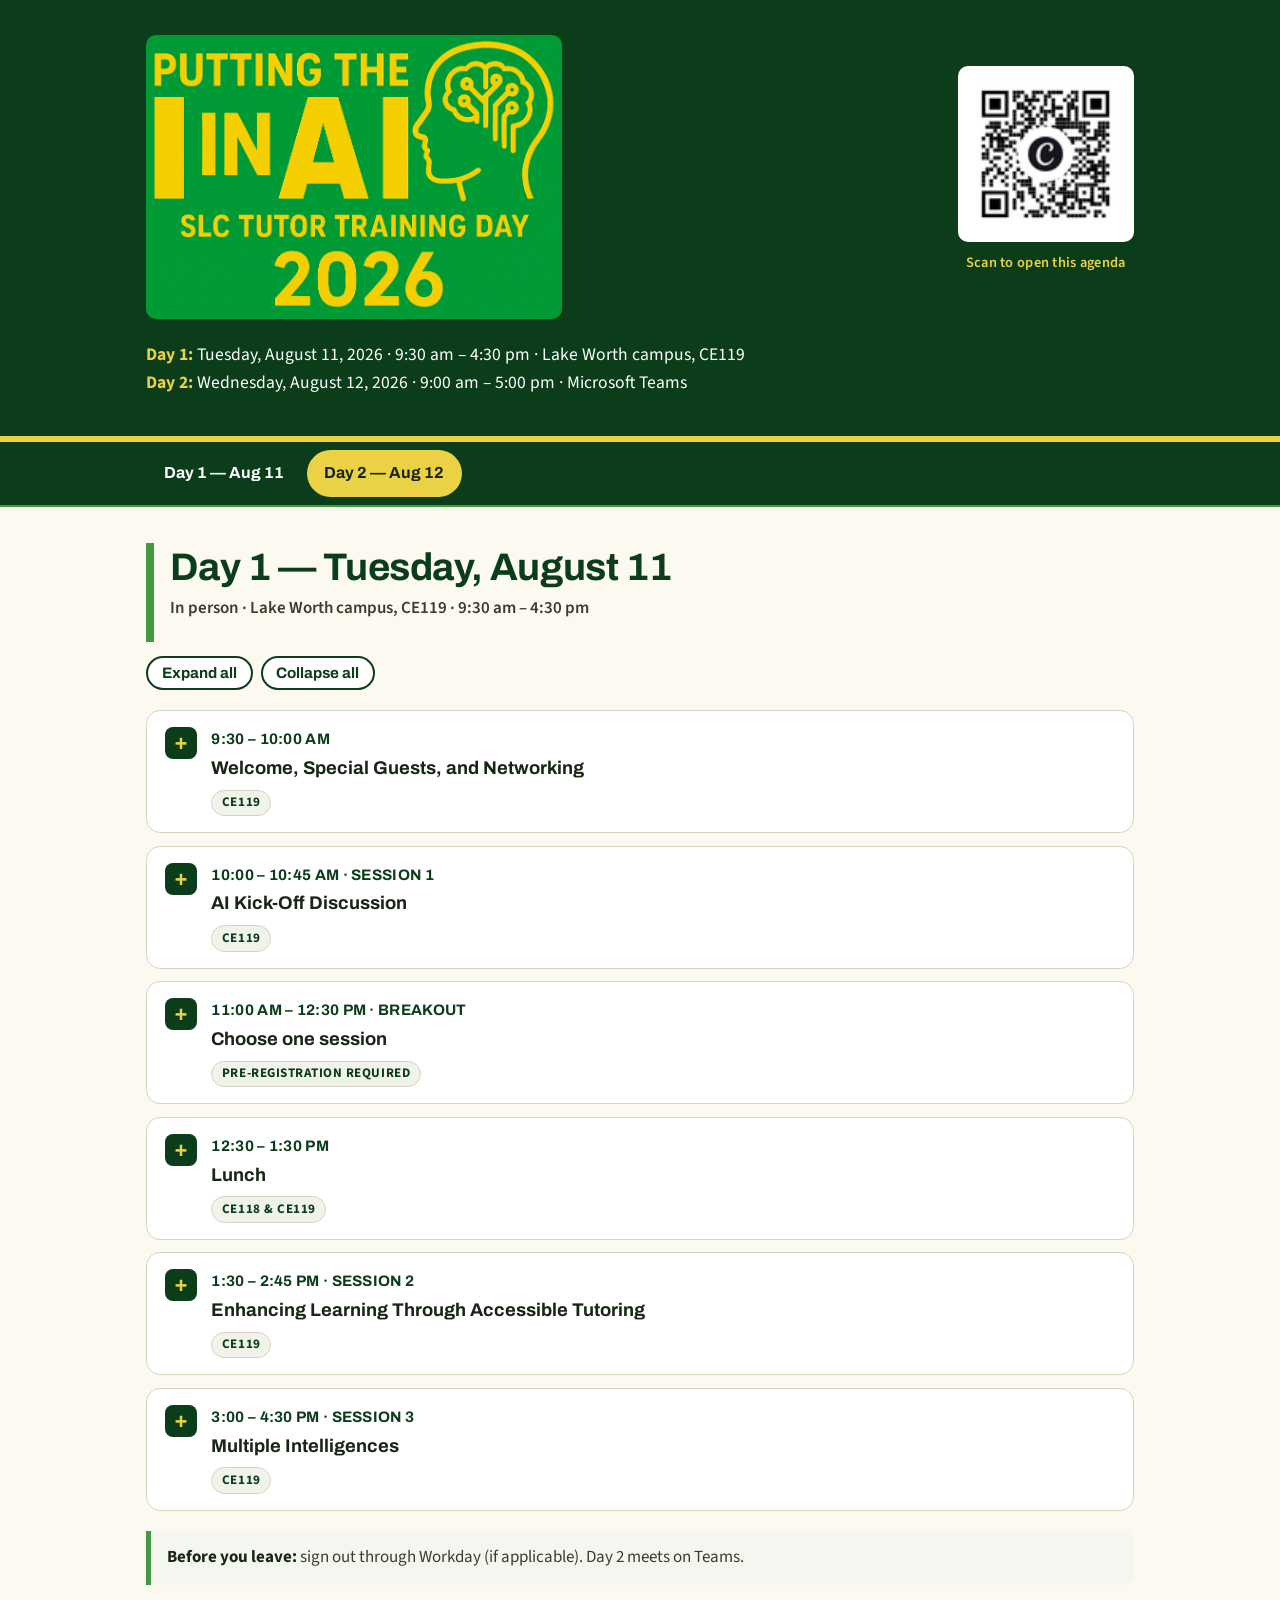
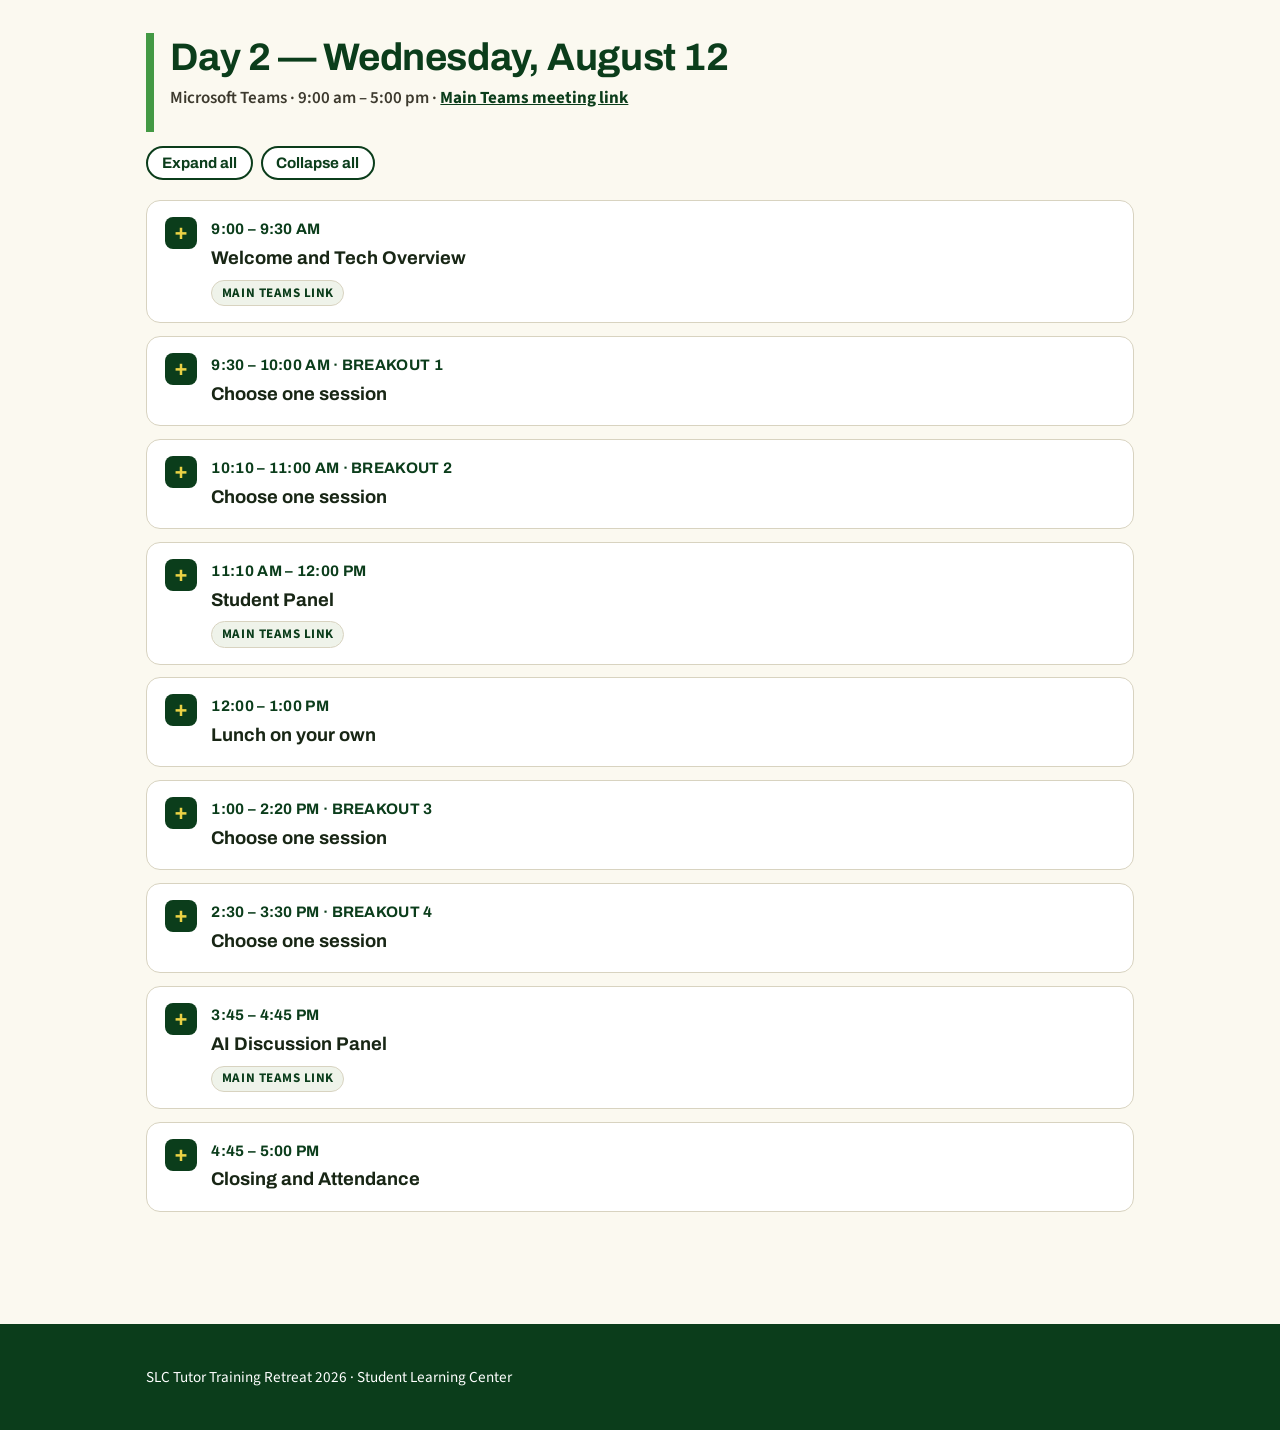
==== commit 993deede: "Update index.html" ====
--- a/index.html
+++ b/index.html
@@ -41,12 +41,12 @@
 
   /* Hero */
   .hero{background:var(--deep);color:#fff;padding:2.2rem 0 2.4rem;border-bottom:6px solid var(--yellow)}
-  .hero-grid{display:flex;flex-wrap:wrap;gap:1.75rem;align-items:center;justify-content:space-between}
-  .hero-logo{flex:1 1 20rem;min-width:0}
+  .hero-grid{display:flex;flex-wrap:nowrap;gap:clamp(.75rem,3vw,1.75rem);align-items:center;justify-content:space-between}
+  .hero-logo{flex:1 1 auto;min-width:0}
   .hero-logo img{width:100%;max-width:26rem;height:auto;display:block;border-radius:10px}
-  .hero-qr{flex:0 0 auto;text-align:center}
-  .hero-qr img{width:11rem;height:11rem;display:block;background:#fff;padding:.55rem;border-radius:10px}
-  .hero-qr .cap{font-size:.9rem;margin-top:.55rem;color:var(--yellow);font-weight:600;letter-spacing:.02em}
+  .hero-qr{flex:0 0 auto;min-width:0;text-align:center}
+  .hero-qr img{width:clamp(6rem,26vw,11rem);height:auto;aspect-ratio:1;display:block;background:#fff;padding:clamp(.3rem,1vw,.55rem);border-radius:10px}
+  .hero-qr .cap{font-size:clamp(.75rem,2.4vw,.9rem);margin-top:.55rem;color:var(--yellow);font-weight:600;letter-spacing:.02em}
   .hero p.meta{margin:1.4rem 0 0;font-size:1.1rem;color:#fff}
   .hero p.meta strong{color:var(--yellow)}
 
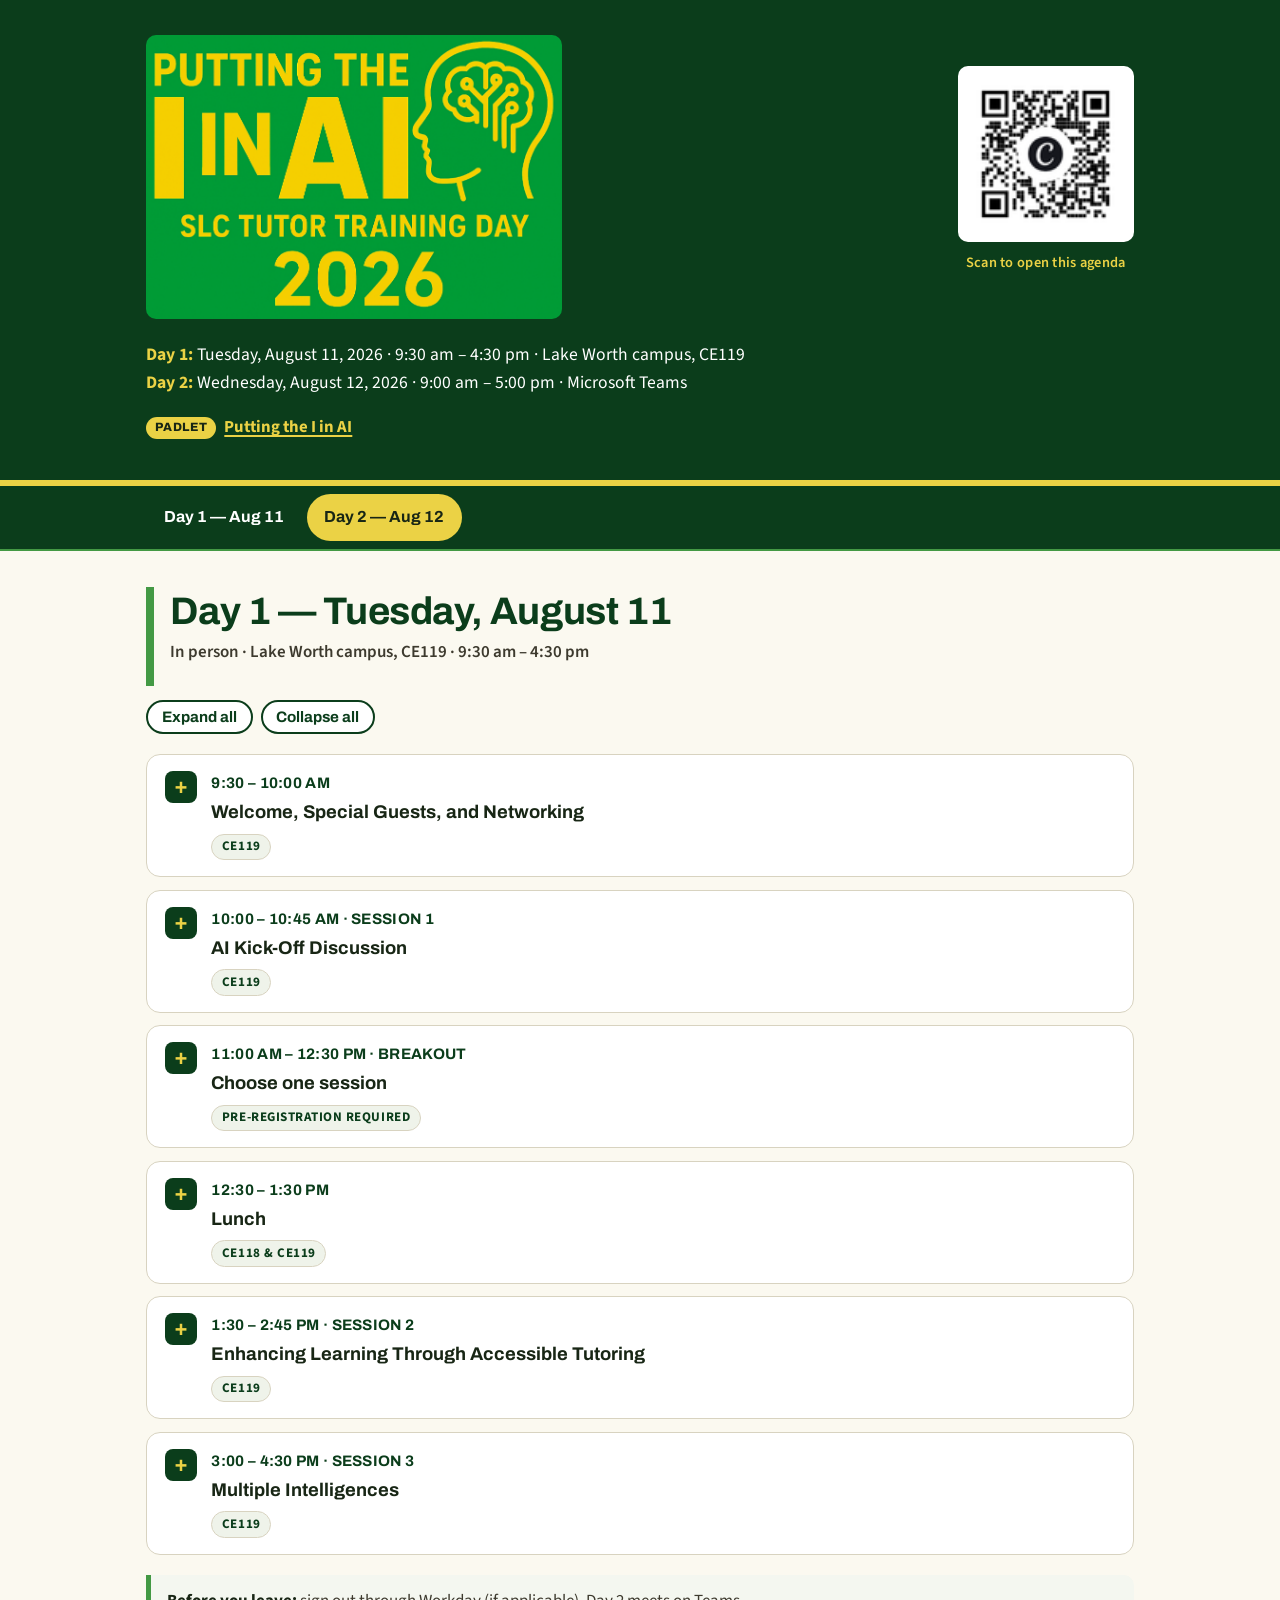
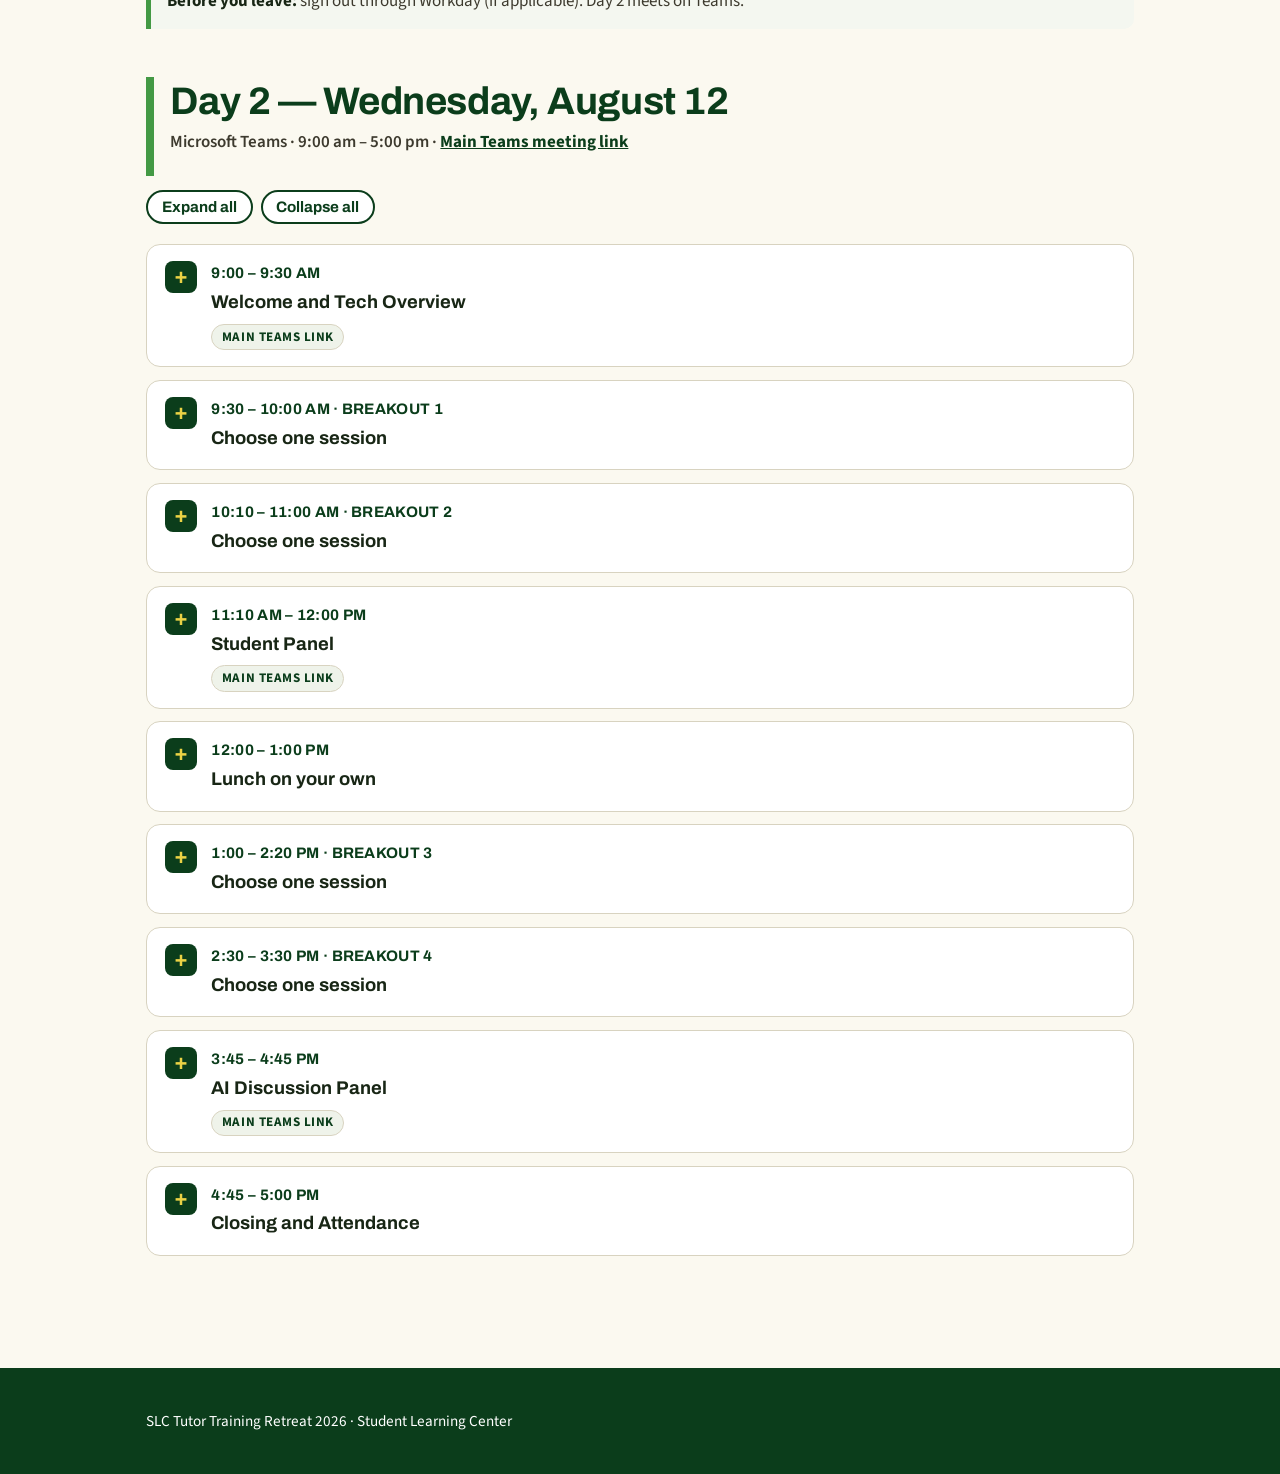
==== commit 54590260: "Update index.html" ====
--- a/index.html
+++ b/index.html
@@ -49,6 +49,16 @@
   .hero-qr .cap{font-size:clamp(.75rem,2.4vw,.9rem);margin-top:.55rem;color:var(--yellow);font-weight:600;letter-spacing:.02em}
   .hero p.meta{margin:1.4rem 0 0;font-size:1.1rem;color:#fff}
   .hero p.meta strong{color:var(--yellow)}
+  .hero .padlet{margin:1rem 0 0}
+  .hero .padlet a{
+    display:inline-flex;align-items:center;gap:.5rem;color:var(--yellow);font-weight:700;
+    font-size:1.05rem;text-decoration-thickness:2px;text-underline-offset:3px;
+  }
+  .hero .padlet a:hover{color:#fff}
+  .hero .padlet .lbl{
+    font-family:Archivo,sans-serif;font-size:.75rem;font-weight:800;letter-spacing:.06em;text-transform:uppercase;
+    background:var(--yellow);color:var(--ink);border-radius:999px;padding:.1rem .55rem;text-decoration:none;
+  }
 
   /* Nav */
   nav.days{position:sticky;top:0;z-index:30;background:var(--deep);border-bottom:2px solid var(--green)}
@@ -127,6 +137,7 @@
   <div class="wrap">
     <p class="meta"><strong>Day 1:</strong> Tuesday, August 11, 2026 · 9:30 am – 4:30 pm · Lake Worth campus, CE119<br>
     <strong>Day 2:</strong> Wednesday, August 12, 2026 · 9:00 am – 5:00 pm · Microsoft Teams</p>
+    <p class="padlet"><a href="https://padlet.com/palmbeachstatecollege/putting-the-i-in-ai-xtv6ebxf9lzl6u53"><span class="lbl">Padlet</span> Putting the I in AI</a></p>
   </div>
 </header>
 
@@ -340,7 +351,7 @@
         </div>
         <div class="opt">
           <h3>Advancing Student and Team Success with Navigate360</h3>
-          <p class="who">Presented by <em>Jennifer Johnson</em></p>
+          <p class="who">Presented by <em>Jennifer Johnson</em>. For LLC only, all LLC must attend</p>
           <a class="link" href="https://teams.microsoft.com/meet/296088317598907?p=xXJzD0b5jmOfyhMJyt">Join on Teams</a>
         </div>
         <div class="opt">
